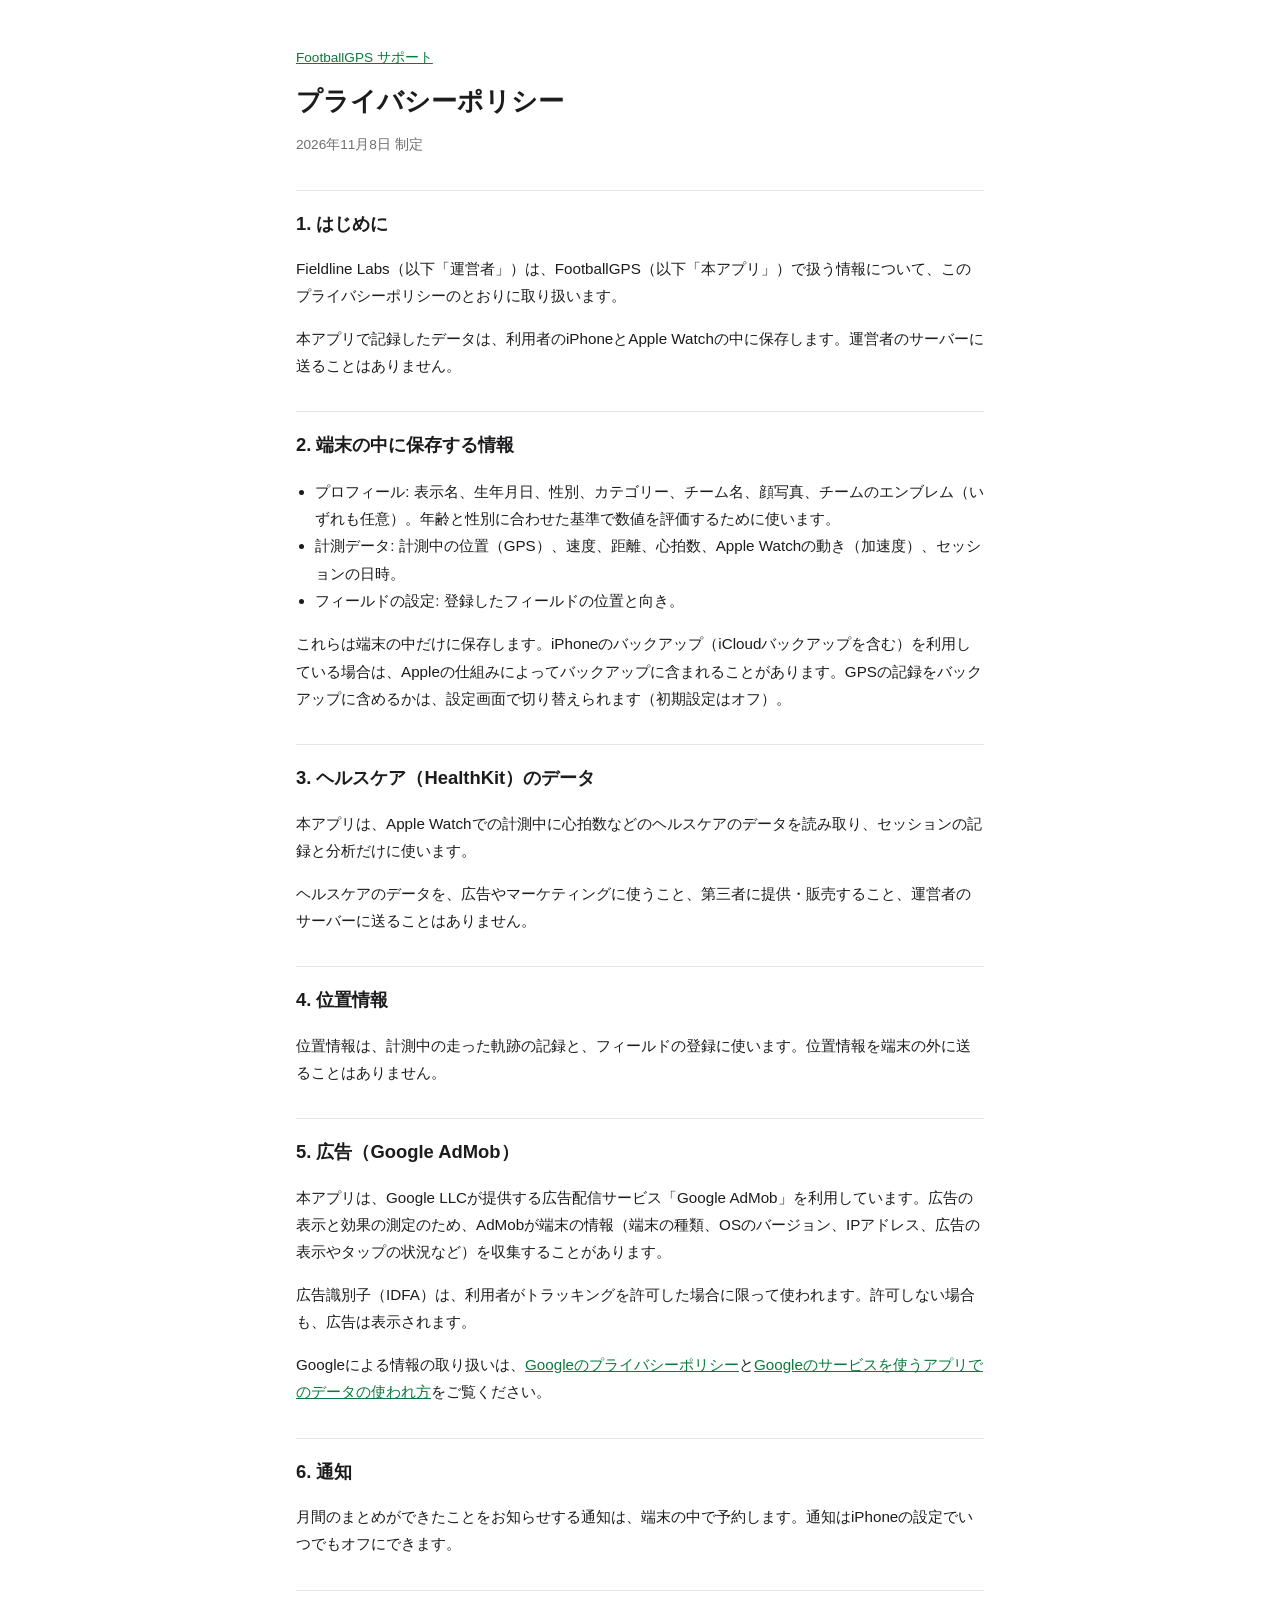
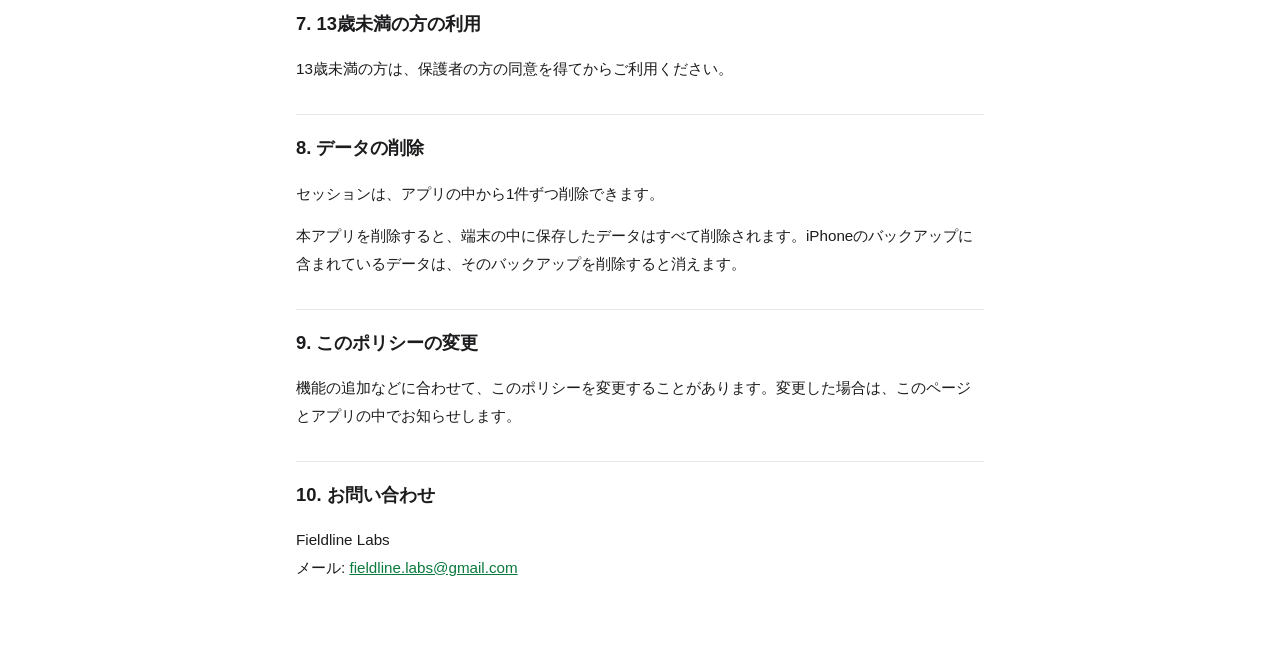
==== site/privacy.html @ 1adc710d "feat: 設定画面の仮の項目を外し、プライバシーポリシーとサポートページを用意する - 仮の「フィールド管理」「通知」と外部の「ヘルプ」リンクを外した - プライバシーポリシーをアプリ内の画面と s" ====
<!doctype html>
<!--
  FootballGPS プライバシーポリシー（GitHub Pagesで公開、App Store ConnectのプライバシーポリシーURLに登録する）。
  アプリ内の FootballGPS/ViewsPrivacyPolicyView.swift と同じ文面にする。片方を直したらもう片方も直し、制定日・改定日を更新する。
-->
<html lang="ja">
<head>
<meta charset="utf-8">
<meta name="viewport" content="width=device-width, initial-scale=1">
<title>プライバシーポリシー | FootballGPS</title>
<link rel="stylesheet" href="style.css">
</head>
<body>
<main>
  <p class="nav"><a href="./">FootballGPS サポート</a></p>
  <h1>プライバシーポリシー</h1>
  <p class="date">2026年11月8日 制定</p>

  <h2>1. はじめに</h2>
  <p>Fieldline Labs（以下「運営者」）は、FootballGPS（以下「本アプリ」）で扱う情報について、このプライバシーポリシーのとおりに取り扱います。</p>
  <p>本アプリで記録したデータは、利用者のiPhoneとApple Watchの中に保存します。運営者のサーバーに送ることはありません。</p>

  <h2>2. 端末の中に保存する情報</h2>
  <ul>
    <li>プロフィール: 表示名、生年月日、性別、カテゴリー、チーム名、顔写真、チームのエンブレム（いずれも任意）。年齢と性別に合わせた基準で数値を評価するために使います。</li>
    <li>計測データ: 計測中の位置（GPS）、速度、距離、心拍数、Apple Watchの動き（加速度）、セッションの日時。</li>
    <li>フィールドの設定: 登録したフィールドの位置と向き。</li>
  </ul>
  <p>これらは端末の中だけに保存します。iPhoneのバックアップ（iCloudバックアップを含む）を利用している場合は、Appleの仕組みによってバックアップに含まれることがあります。GPSの記録をバックアップに含めるかは、設定画面で切り替えられます（初期設定はオフ）。</p>

  <h2>3. ヘルスケア（HealthKit）のデータ</h2>
  <p>本アプリは、Apple Watchでの計測中に心拍数などのヘルスケアのデータを読み取り、セッションの記録と分析だけに使います。</p>
  <p>ヘルスケアのデータを、広告やマーケティングに使うこと、第三者に提供・販売すること、運営者のサーバーに送ることはありません。</p>

  <h2>4. 位置情報</h2>
  <p>位置情報は、計測中の走った軌跡の記録と、フィールドの登録に使います。位置情報を端末の外に送ることはありません。</p>

  <h2>5. 広告（Google AdMob）</h2>
  <p>本アプリは、Google LLCが提供する広告配信サービス「Google AdMob」を利用しています。広告の表示と効果の測定のため、AdMobが端末の情報（端末の種類、OSのバージョン、IPアドレス、広告の表示やタップの状況など）を収集することがあります。</p>
  <p>広告識別子（IDFA）は、利用者がトラッキングを許可した場合に限って使われます。許可しない場合も、広告は表示されます。</p>
  <p>Googleによる情報の取り扱いは、<a href="https://policies.google.com/privacy">Googleのプライバシーポリシー</a>と<a href="https://policies.google.com/technologies/partner-sites">Googleのサービスを使うアプリでのデータの使われ方</a>をご覧ください。</p>

  <h2>6. 通知</h2>
  <p>月間のまとめができたことをお知らせする通知は、端末の中で予約します。通知はiPhoneの設定でいつでもオフにできます。</p>

  <h2>7. 13歳未満の方の利用</h2>
  <p>13歳未満の方は、保護者の方の同意を得てからご利用ください。</p>

  <h2>8. データの削除</h2>
  <p>セッションは、アプリの中から1件ずつ削除できます。</p>
  <p>本アプリを削除すると、端末の中に保存したデータはすべて削除されます。iPhoneのバックアップに含まれているデータは、そのバックアップを削除すると消えます。</p>

  <h2>9. このポリシーの変更</h2>
  <p>機能の追加などに合わせて、このポリシーを変更することがあります。変更した場合は、このページとアプリの中でお知らせします。</p>

  <h2>10. お問い合わせ</h2>
  <p>Fieldline Labs<br>
  <!-- 変えるときは ViewsPrivacyPolicyView.swift の SupportInfo.contactEmail と index.html も直す -->
  メール: <a href="mailto:fieldline.labs@gmail.com">fieldline.labs@gmail.com</a></p>
</main>
</body>
</html>
---- site/style.css ----
:root {
  --bg: #ffffff;
  --text: #1c1c1e;
  --muted: #6e6e73;
  --link: #0a7a3d;
  --rule: #e5e5ea;
}
@media (prefers-color-scheme: dark) {
  :root {
    --bg: #000000;
    --text: #f2f2f7;
    --muted: #98989d;
    --link: #4cd480;
    --rule: #2c2c2e;
  }
}
* { box-sizing: border-box; }
body {
  margin: 0;
  background: var(--bg);
  color: var(--text);
  font-family: -apple-system, BlinkMacSystemFont, "Hiragino Sans", "Hiragino Kaku Gothic ProN", "Noto Sans JP", sans-serif;
  line-height: 1.8;
}
main {
  max-width: 720px;
  margin: 0 auto;
  padding: 32px 16px 64px;
}
h1 { font-size: 1.6rem; line-height: 1.4; margin: 0 0 8px; }
h2 { font-size: 1.15rem; margin: 32px 0 8px; padding-top: 16px; border-top: 1px solid var(--rule); }
h3 { font-size: 1rem; margin: 20px 0 4px; }
p, li { font-size: 0.95rem; overflow-wrap: anywhere; }
ul { padding-left: 1.2em; }
a { color: var(--link); }
.date, .nav { color: var(--muted); font-size: 0.85rem; }
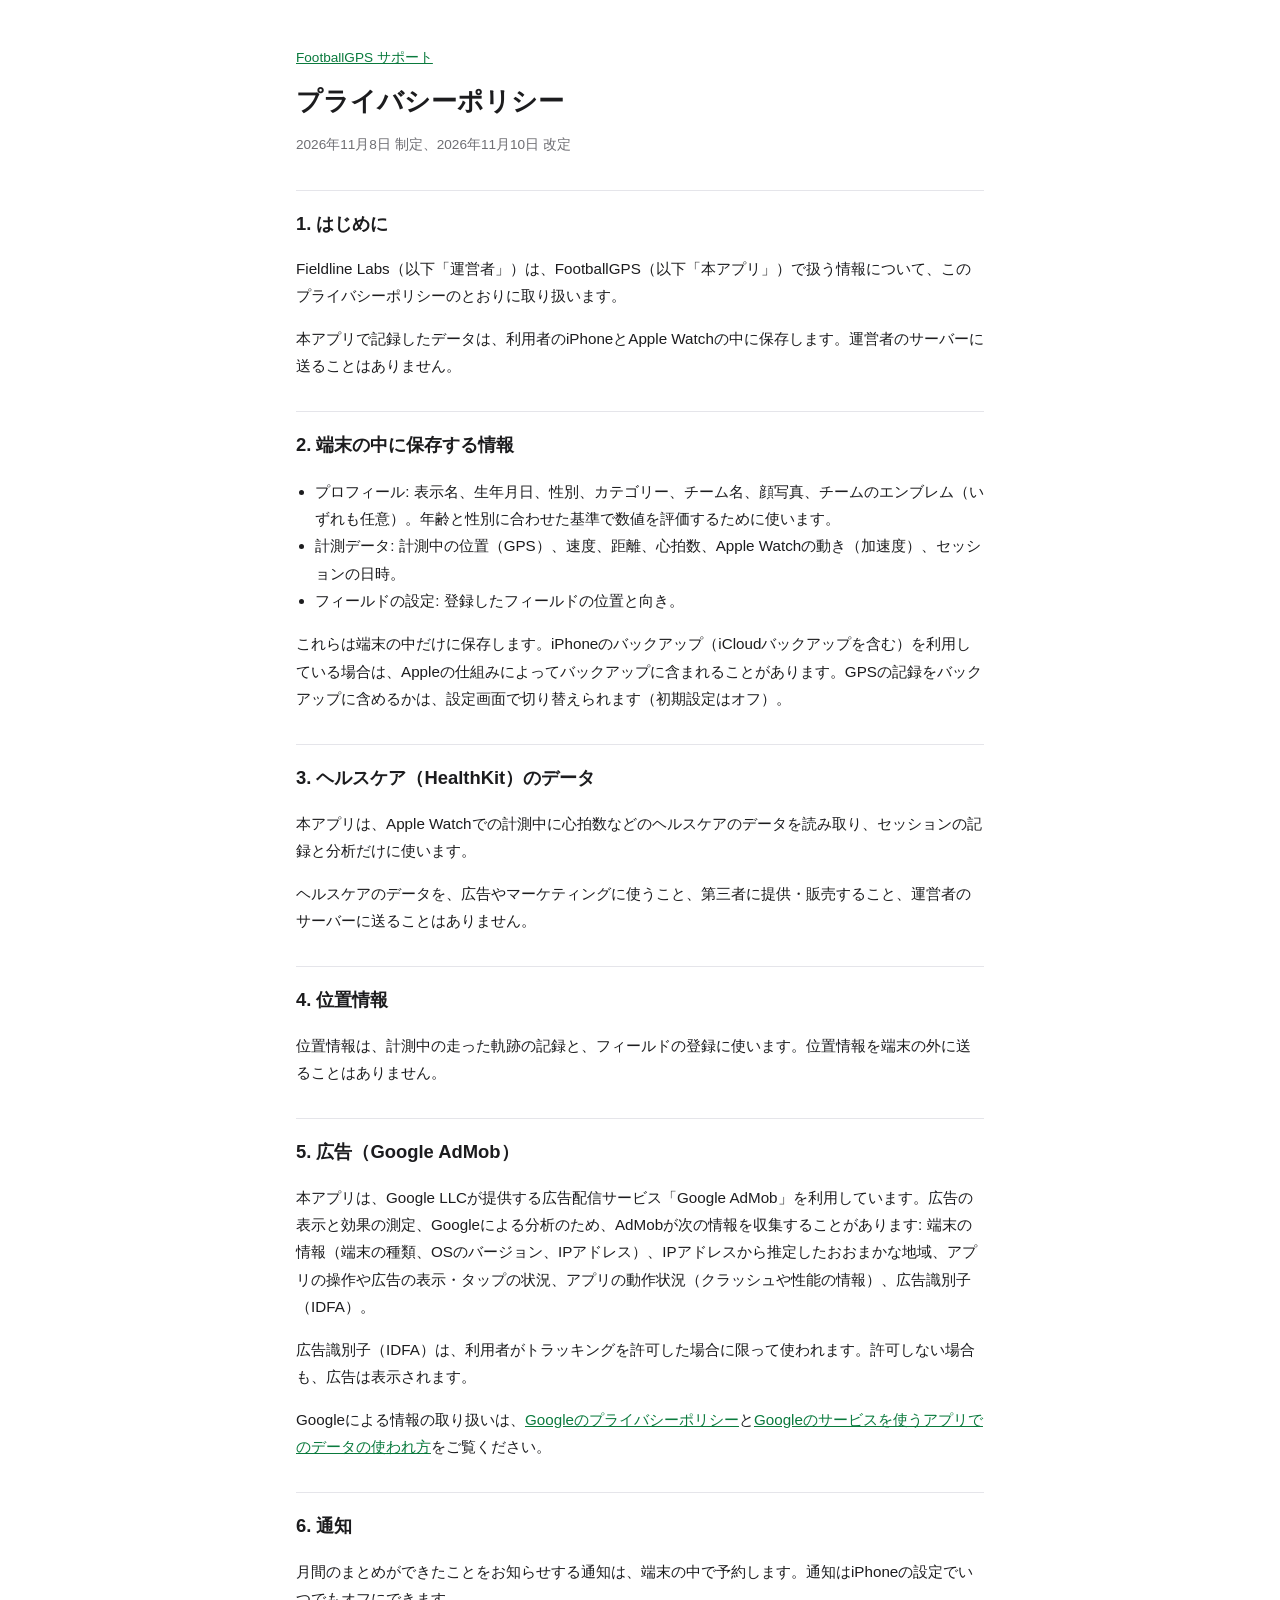
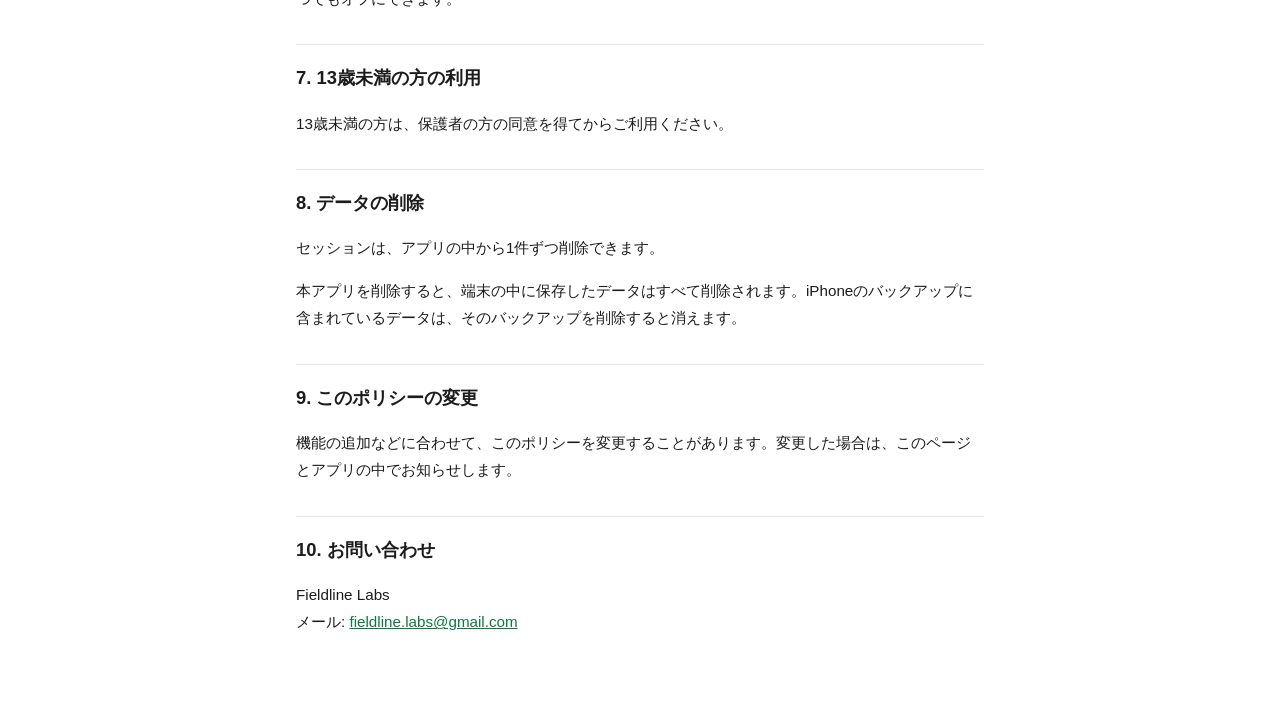
==== commit 436006d6: "docs: App Storeのプライバシー表示の回答の下書きを作り、プライバシーポリシーの広告の節を合わせる - 広告SDKに同梱されたプライバシーマニフェストをもとに、App Store Conn" ====
--- a/site/privacy.html
+++ b/site/privacy.html
@@ -14,7 +14,7 @@
 <main>
   <p class="nav"><a href="./">FootballGPS サポート</a></p>
   <h1>プライバシーポリシー</h1>
-  <p class="date">2026年11月8日 制定</p>
+  <p class="date">2026年11月8日 制定、2026年11月10日 改定</p>
 
   <h2>1. はじめに</h2>
   <p>Fieldline Labs（以下「運営者」）は、FootballGPS（以下「本アプリ」）で扱う情報について、このプライバシーポリシーのとおりに取り扱います。</p>
@@ -36,7 +36,7 @@
   <p>位置情報は、計測中の走った軌跡の記録と、フィールドの登録に使います。位置情報を端末の外に送ることはありません。</p>
 
   <h2>5. 広告（Google AdMob）</h2>
-  <p>本アプリは、Google LLCが提供する広告配信サービス「Google AdMob」を利用しています。広告の表示と効果の測定のため、AdMobが端末の情報（端末の種類、OSのバージョン、IPアドレス、広告の表示やタップの状況など）を収集することがあります。</p>
+  <p>本アプリは、Google LLCが提供する広告配信サービス「Google AdMob」を利用しています。広告の表示と効果の測定、Googleによる分析のため、AdMobが次の情報を収集することがあります: 端末の情報（端末の種類、OSのバージョン、IPアドレス）、IPアドレスから推定したおおまかな地域、アプリの操作や広告の表示・タップの状況、アプリの動作状況（クラッシュや性能の情報）、広告識別子（IDFA）。</p>
   <p>広告識別子（IDFA）は、利用者がトラッキングを許可した場合に限って使われます。許可しない場合も、広告は表示されます。</p>
   <p>Googleによる情報の取り扱いは、<a href="https://policies.google.com/privacy">Googleのプライバシーポリシー</a>と<a href="https://policies.google.com/technologies/partner-sites">Googleのサービスを使うアプリでのデータの使われ方</a>をご覧ください。</p>
 
